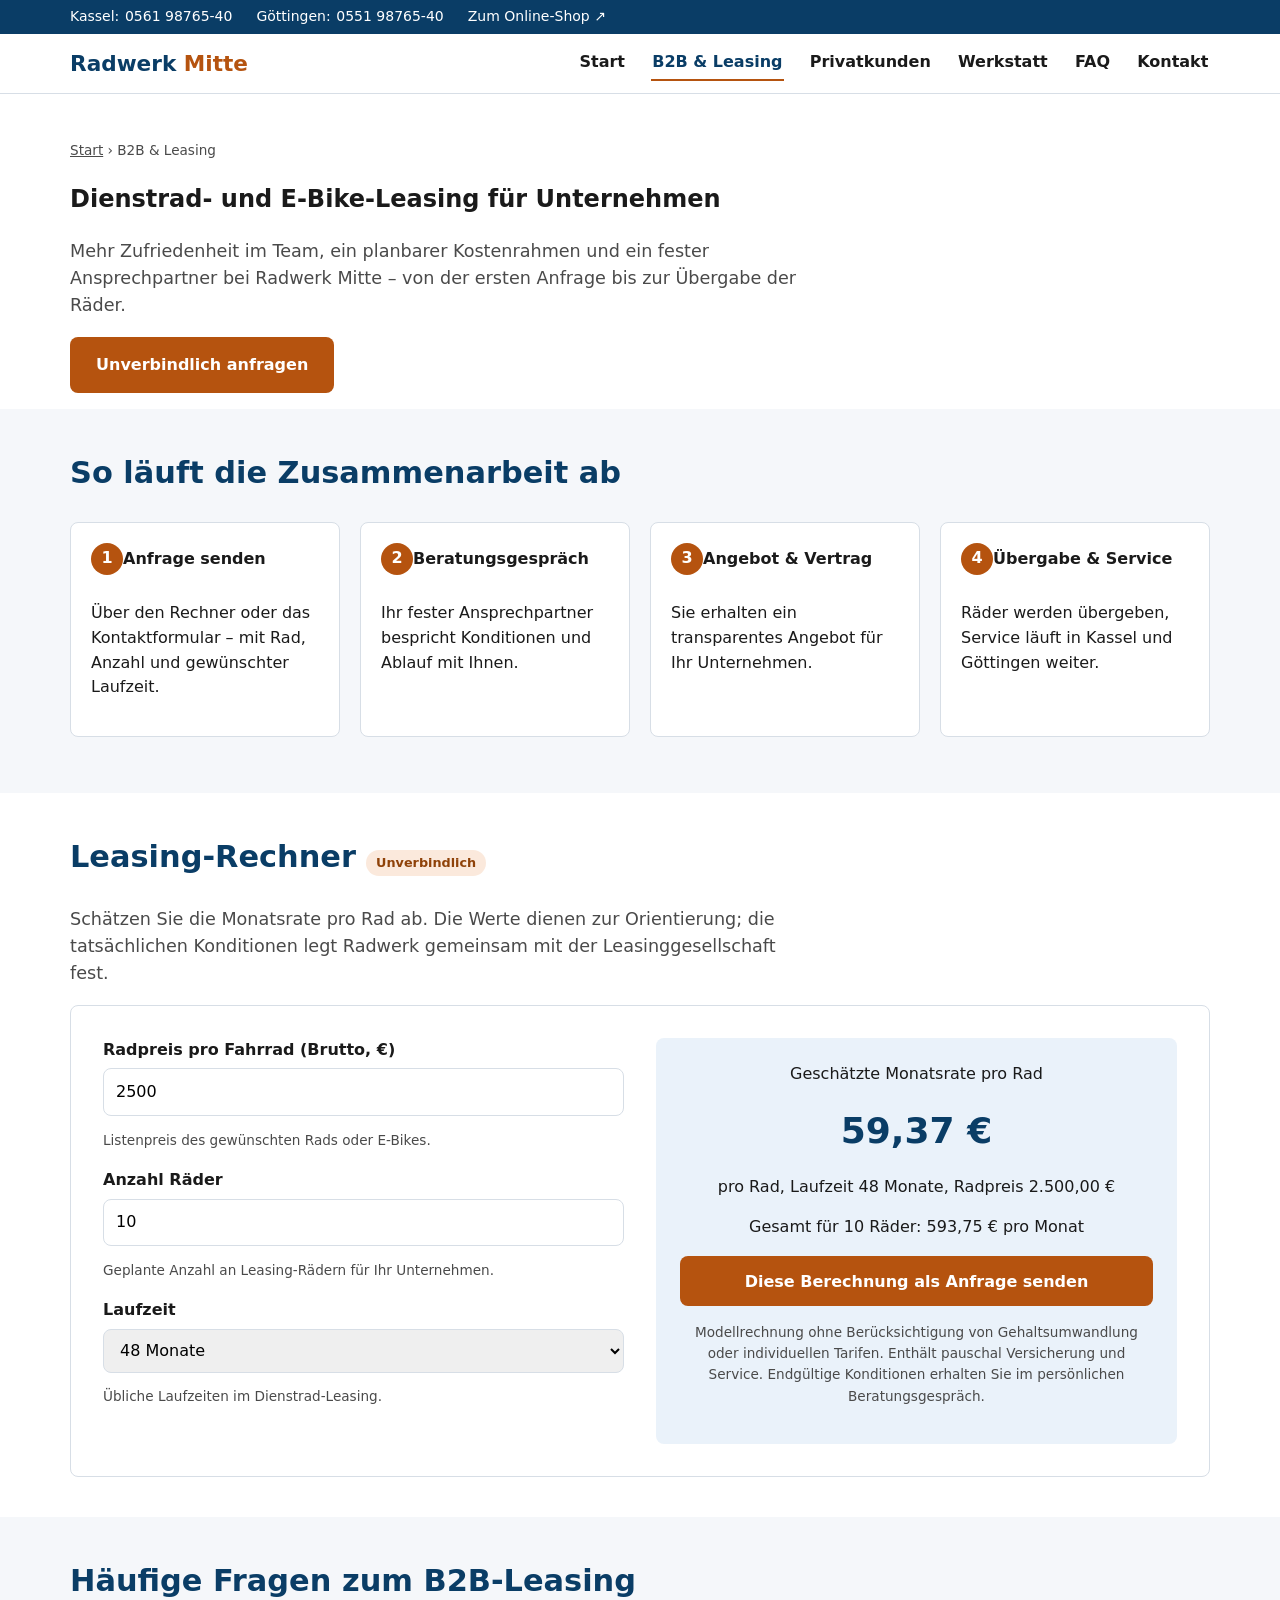
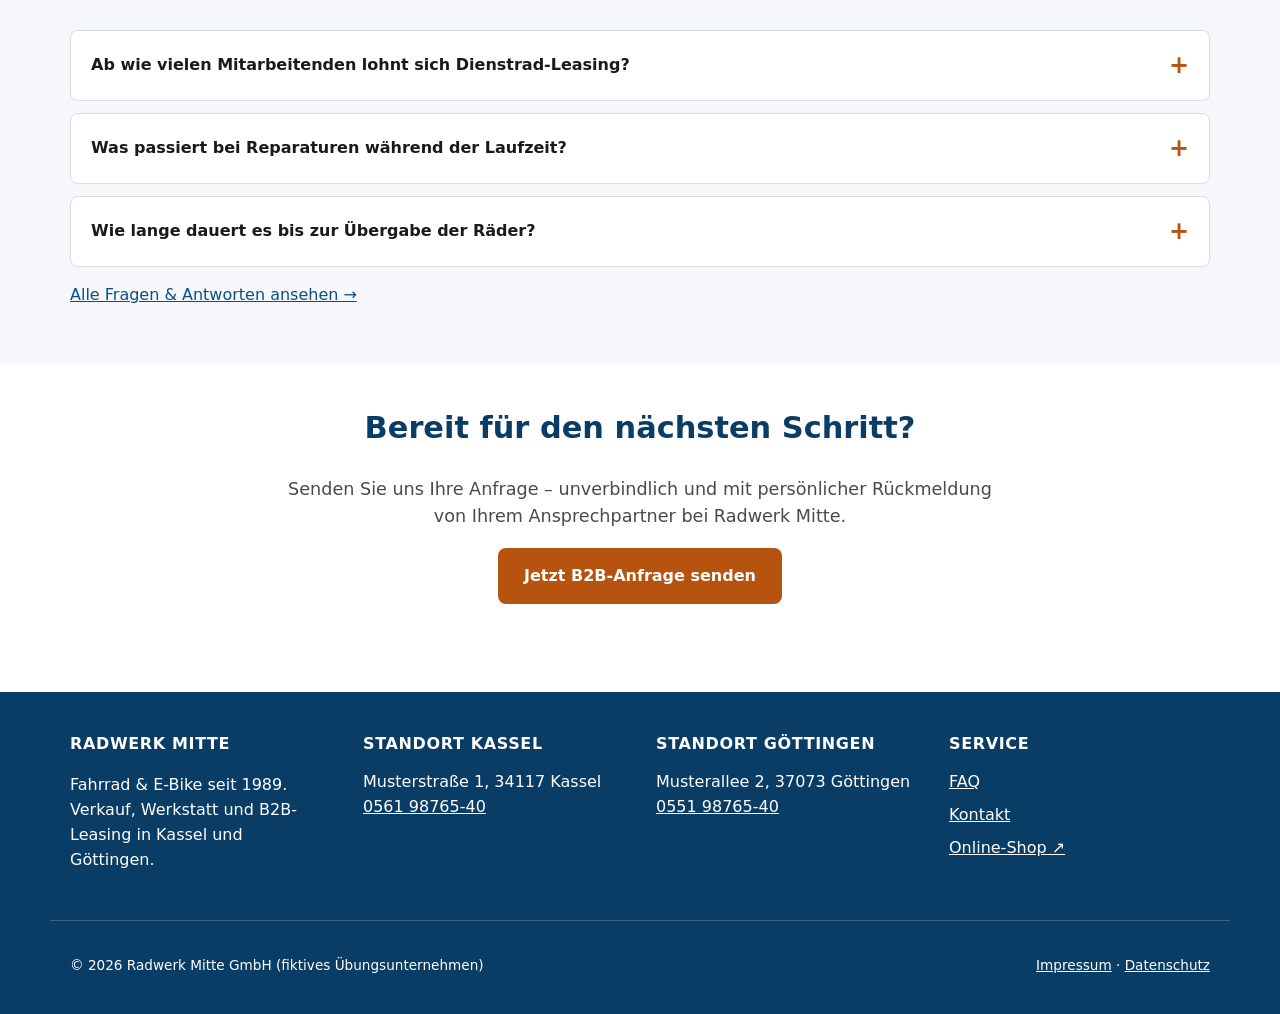
==== leasing-b2b.html @ 1823d9f5 "Initial commit: PRD-Unterlagen und HTML-Klickdummy fuer Radwerk Mitte Relaunch Enthaelt die massgebl" ====
<!doctype html>
<html lang="de">
<head>
  <meta charset="utf-8">
  <meta name="viewport" content="width=device-width, initial-scale=1">
  <title>Dienstrad- &amp; E-Bike-Leasing für Unternehmen – Radwerk Mitte</title>
  <meta name="description" content="Dienstrad-Leasing für Unternehmen: Monatsrate berechnen, Ablauf verstehen, unverbindlich anfragen. Radwerk Mitte begleitet Sie von der Beratung bis zur Übergabe.">
  <link rel="stylesheet" href="assets/css/styles.css">
</head>
<body>
  <a class="skip-link" href="#main-content">Zum Inhalt springen</a>

  <header class="site-header">
    <div class="top-bar">
      <div class="container">
        <span class="standort">Kassel: <a href="tel:+495619876540">0561 98765-40</a></span>
        <span class="standort">Göttingen: <a href="tel:+495519876540">0551 98765-40</a></span>
        <a href="https://shop.radwerk-mitte-beispiel.de" target="_blank" rel="noopener">Zum Online-Shop ↗</a>
      </div>
    </div>
    <div class="container main-nav-wrapper">
      <a href="index.html" class="logo">Radwerk <span>Mitte</span></a>
      <button class="nav-toggle" type="button" aria-expanded="false" aria-controls="main-nav">
        <span aria-hidden="true">☰</span> Menü
      </button>
      <nav class="main-nav" id="main-nav" aria-label="Hauptnavigation">
        <ul>
          <li><a href="index.html">Start</a></li>
          <li><a href="leasing-b2b.html" aria-current="page">B2B &amp; Leasing</a></li>
          <li><a href="privatkunden.html">Privatkunden</a></li>
          <li><a href="werkstatt.html">Werkstatt</a></li>
          <li><a href="faq.html">FAQ</a></li>
          <li><a href="kontakt.html">Kontakt</a></li>
        </ul>
      </nav>
    </div>
  </header>

  <main id="main-content">
    <section class="page-intro">
      <div class="container">
        <p class="breadcrumb"><a href="index.html">Start</a> › B2B &amp; Leasing</p>
        <h1>Dienstrad- und E-Bike-Leasing für Unternehmen</h1>
        <p class="lead">Mehr Zufriedenheit im Team, ein planbarer Kostenrahmen und ein fester Ansprechpartner bei Radwerk Mitte – von der ersten Anfrage bis zur Übergabe der Räder.</p>
        <a class="btn btn-primary" href="kontakt.html?anfrageart=b2b-leasing#kontaktformular">Unverbindlich anfragen</a>
      </div>
    </section>

    <section class="section-alt">
      <div class="container">
        <h2 class="section-title">So läuft die Zusammenarbeit ab</h2>
        <ol class="steps">
          <li><strong>Anfrage senden</strong><p>Über den Rechner oder das Kontaktformular – mit Rad, Anzahl und gewünschter Laufzeit.</p></li>
          <li><strong>Beratungsgespräch</strong><p>Ihr fester Ansprechpartner bespricht Konditionen und Ablauf mit Ihnen.</p></li>
          <li><strong>Angebot &amp; Vertrag</strong><p>Sie erhalten ein transparentes Angebot für Ihr Unternehmen.</p></li>
          <li><strong>Übergabe &amp; Service</strong><p>Räder werden übergeben, Service läuft in Kassel und Göttingen weiter.</p></li>
        </ol>
      </div>
    </section>

    <section id="rechner">
      <div class="container">
        <h2 class="section-title">Leasing-Rechner <span class="badge-unverbindlich">Unverbindlich</span></h2>
        <p class="lead">Schätzen Sie die Monatsrate pro Rad ab. Die Werte dienen zur Orientierung; die tatsächlichen Konditionen legt Radwerk gemeinsam mit der Leasinggesellschaft fest.</p>

        <form class="calculator" id="leasing-calc">
          <div>
            <div class="calc-field">
              <label for="calc-price">Radpreis pro Fahrrad (Brutto, €)</label>
              <input type="number" id="calc-price" name="radpreis" min="300" max="15000" step="50" value="2500" inputmode="numeric">
              <p class="hint">Listenpreis des gewünschten Rads oder E-Bikes.</p>
            </div>
            <div class="calc-field">
              <label for="calc-count">Anzahl Räder</label>
              <input type="number" id="calc-count" name="anzahl" min="1" max="500" step="1" value="10" inputmode="numeric">
              <p class="hint">Geplante Anzahl an Leasing-Rädern für Ihr Unternehmen.</p>
            </div>
            <div class="calc-field">
              <label for="calc-duration">Laufzeit</label>
              <select id="calc-duration" name="laufzeit">
                <option value="36">36 Monate</option>
                <option value="48" selected>48 Monate</option>
                <option value="60">60 Monate</option>
              </select>
              <p class="hint">Übliche Laufzeiten im Dienstrad-Leasing.</p>
            </div>
          </div>

          <div class="calc-result">
            <p class="mt-0">Geschätzte Monatsrate pro Rad</p>
            <p class="rate" id="calc-result-value" aria-live="polite">0,00 €</p>
            <p id="calc-result-summary"></p>
            <p id="calc-result-total" aria-live="polite"></p>
            <button type="button" class="btn btn-primary btn-block" id="calc-to-inquiry">Diese Berechnung als Anfrage senden</button>
            <p class="calc-disclaimer">Modellrechnung ohne Berücksichtigung von Gehaltsumwandlung oder individuellen Tarifen. Enthält pauschal Versicherung und Service. Endgültige Konditionen erhalten Sie im persönlichen Beratungsgespräch.</p>
          </div>
        </form>
      </div>
    </section>

    <section class="section-alt">
      <div class="container">
        <h2 class="section-title">Häufige Fragen zum B2B-Leasing</h2>
        <div class="faq-item-wrapper">
          <details class="faq-item">
            <summary>Ab wie vielen Mitarbeitenden lohnt sich Dienstrad-Leasing?</summary>
            <div class="faq-body">Es gibt keine feste Untergrenze. Wir beraten sowohl kleinere Teams als auch Unternehmen mit mehreren hundert Beschäftigten individuell.</div>
          </details>
          <details class="faq-item">
            <summary>Was passiert bei Reparaturen während der Laufzeit?</summary>
            <div class="faq-body">Service und Reparaturen laufen über unsere Werkstätten in Kassel und Göttingen. Details zum Umfang klären wir im Beratungsgespräch.</div>
          </details>
          <details class="faq-item">
            <summary>Wie lange dauert es bis zur Übergabe der Räder?</summary>
            <div class="faq-body">Das hängt von Stückzahl und Verfügbarkeit ab. Nach dem Beratungsgespräch nennen wir Ihnen einen verbindlichen Zeitrahmen.</div>
          </details>
        </div>
        <p><a href="faq.html">Alle Fragen &amp; Antworten ansehen →</a></p>
      </div>
    </section>

    <section>
      <div class="container text-center">
        <h2 class="section-title">Bereit für den nächsten Schritt?</h2>
        <p class="lead" style="margin-inline:auto">Senden Sie uns Ihre Anfrage – unverbindlich und mit persönlicher Rückmeldung von Ihrem Ansprechpartner bei Radwerk Mitte.</p>
        <a class="btn btn-primary" href="kontakt.html?anfrageart=b2b-leasing#kontaktformular">Jetzt B2B-Anfrage senden</a>
      </div>
    </section>
  </main>

  <footer class="site-footer">
    <div class="container footer-grid">
      <div>
        <h2>Radwerk Mitte</h2>
        <p>Fahrrad &amp; E-Bike seit 1989. Verkauf, Werkstatt und B2B-Leasing in Kassel und Göttingen.</p>
      </div>
      <div>
        <h2>Standort Kassel</h2>
        <address style="font-style: normal">
          Musterstraße 1, 34117 Kassel<br>
          <a href="tel:+495619876540">0561 98765-40</a>
        </address>
      </div>
      <div>
        <h2>Standort Göttingen</h2>
        <address style="font-style: normal">
          Musterallee 2, 37073 Göttingen<br>
          <a href="tel:+495519876540">0551 98765-40</a>
        </address>
      </div>
      <div>
        <h2>Service</h2>
        <ul>
          <li><a href="faq.html">FAQ</a></li>
          <li><a href="kontakt.html">Kontakt</a></li>
          <li><a href="https://shop.radwerk-mitte-beispiel.de" target="_blank" rel="noopener">Online-Shop ↗</a></li>
        </ul>
      </div>
    </div>
    <div class="container footer-bottom">
      <p>© 2026 Radwerk Mitte GmbH (fiktives Übungsunternehmen)</p>
      <p><a href="impressum.html">Impressum</a> · <a href="datenschutz.html">Datenschutz</a></p>
    </div>
  </footer>

  <script src="assets/js/main.js"></script>
</body>
</html>
---- assets/css/styles.css ----
/* Radwerk Mitte – Design-System gemäß DESIGN.md
   Platzhalter-Farbwerte (Blau/Orange), bis Radwerk die exakten HEX-Werte liefert.
   Alle Kombinationen unten geprüft auf WCAG 2.1 AA (Text ≥ 4.5:1, UI/groß ≥ 3:1). */

:root {
  --color-blue: #0b4f8a;
  --color-blue-dark: #0a3d66;
  --color-blue-light: #eaf2fa;
  --color-orange: #b5530f;
  --color-orange-dark: #8f4209;
  --color-orange-light: #fbe9dc;
  --color-text: #1a1a1a;
  --color-text-muted: #4a4a4a;
  --color-bg: #ffffff;
  --color-bg-alt: #f5f7fa;
  --color-border: #d7dee6;
  --focus-ring: 3px solid var(--color-orange-dark);

  --font-base: system-ui, -apple-system, "Segoe UI", Roboto, Helvetica, Arial, sans-serif;
  --max-width: 1180px;
  --radius: 8px;
}

* {
  box-sizing: border-box;
}

html {
  scroll-behavior: smooth;
}

body {
  margin: 0;
  font-family: var(--font-base);
  color: var(--color-text);
  background: var(--color-bg);
  line-height: 1.55;
  font-size: 1rem;
}

img {
  max-width: 100%;
  display: block;
}

a {
  color: var(--color-blue);
}

a:hover {
  color: var(--color-blue-dark);
}

:focus-visible {
  outline: var(--focus-ring);
  outline-offset: 2px;
}

.skip-link {
  position: absolute;
  left: -999px;
  top: 0;
  background: var(--color-blue-dark);
  color: #fff;
  padding: 0.75rem 1.25rem;
  z-index: 1000;
  border-radius: 0 0 var(--radius) 0;
}

.skip-link:focus {
  left: 0;
}

.container {
  width: 100%;
  max-width: var(--max-width);
  margin-inline: auto;
  padding-inline: 1.25rem;
}

/* Header */

.site-header {
  background: var(--color-bg);
  border-bottom: 1px solid var(--color-border);
  position: sticky;
  top: 0;
  z-index: 100;
}

.top-bar {
  background: var(--color-blue-dark);
  color: #fff;
  font-size: 0.875rem;
}

.top-bar .container {
  display: flex;
  flex-wrap: wrap;
  gap: 0.5rem 1.5rem;
  padding-block: 0.4rem;
}

.top-bar a {
  color: #fff;
  text-decoration: none;
  white-space: nowrap;
}

.top-bar a:hover,
.top-bar a:focus-visible {
  text-decoration: underline;
}

.top-bar .standort {
  display: inline-flex;
  gap: 0.35rem;
  align-items: baseline;
}

.main-nav-wrapper {
  display: flex;
  align-items: center;
  justify-content: space-between;
  padding-block: 0.75rem;
  gap: 1rem;
}

.logo {
  font-weight: 800;
  font-size: 1.35rem;
  text-decoration: none;
  color: var(--color-blue-dark);
  line-height: 1.1;
}

.logo span {
  color: var(--color-orange);
}

.nav-toggle {
  display: inline-flex;
  align-items: center;
  gap: 0.5rem;
  background: none;
  border: 1px solid var(--color-border);
  border-radius: var(--radius);
  padding: 0.5rem 0.75rem;
  font: inherit;
  cursor: pointer;
}

.main-nav {
  display: none;
  width: 100%;
}

.main-nav.is-open {
  display: block;
}

.main-nav ul {
  list-style: none;
  margin: 0;
  padding: 0.5rem 0 1rem;
  display: flex;
  flex-direction: column;
  gap: 0.25rem;
}

.main-nav a {
  display: block;
  padding: 0.6rem 0.25rem;
  text-decoration: none;
  color: var(--color-text);
  font-weight: 600;
  border-bottom: 1px solid var(--color-border);
}

.main-nav a[aria-current="page"] {
  color: var(--color-blue-dark);
  border-bottom-color: var(--color-blue-dark);
}

@media (min-width: 900px) {
  .nav-toggle {
    display: none;
  }

  .main-nav {
    display: block;
    width: auto;
  }

  .main-nav ul {
    flex-direction: row;
    padding: 0;
    gap: 1.5rem;
  }

  .main-nav a {
    border-bottom: 2px solid transparent;
    padding: 0.25rem 0.1rem;
  }

  .main-nav a:hover,
  .main-nav a[aria-current="page"] {
    border-bottom-color: var(--color-orange);
  }
}

/* Buttons */

.btn {
  display: inline-flex;
  align-items: center;
  justify-content: center;
  gap: 0.5rem;
  padding: 0.85rem 1.5rem;
  border-radius: var(--radius);
  font-weight: 700;
  text-decoration: none;
  border: 2px solid transparent;
  cursor: pointer;
  font-size: 1rem;
  font-family: inherit;
}

.btn-primary {
  background: var(--color-orange);
  color: #fff;
}

.btn-primary:hover,
.btn-primary:focus-visible {
  background: var(--color-orange-dark);
  color: #fff;
}

.btn-secondary {
  background: #fff;
  color: var(--color-blue-dark);
  border-color: var(--color-blue-dark);
}

.btn-secondary:hover,
.btn-secondary:focus-visible {
  background: var(--color-blue-light);
  color: var(--color-blue-dark);
}

.btn-block {
  width: 100%;
}

/* Hero */

.hero {
  background: linear-gradient(135deg, var(--color-blue-dark), var(--color-blue));
  color: #fff;
  padding-block: 2.5rem;
}

.hero .container {
  display: grid;
  gap: 1.5rem;
}

.hero h1 {
  font-size: clamp(1.75rem, 4vw, 2.5rem);
  margin: 0 0 0.75rem;
  line-height: 1.2;
}

.hero p {
  font-size: 1.1rem;
  max-width: 55ch;
}

.hero-actions {
  display: flex;
  flex-wrap: wrap;
  gap: 0.75rem;
  margin-top: 0.5rem;
}

.hero-badge {
  display: inline-block;
  background: var(--color-orange);
  color: #fff;
  font-weight: 700;
  font-size: 0.85rem;
  padding: 0.3rem 0.75rem;
  border-radius: 999px;
  margin-bottom: 0.75rem;
}

/* Audience cards */

.audience-grid {
  display: grid;
  gap: 1.25rem;
  grid-template-columns: 1fr;
  margin-block: 2rem;
}

@media (min-width: 700px) {
  .audience-grid {
    grid-template-columns: repeat(3, 1fr);
  }
}

.audience-card {
  border: 1px solid var(--color-border);
  border-radius: var(--radius);
  padding: 1.5rem;
  background: var(--color-bg-alt);
  display: flex;
  flex-direction: column;
  gap: 0.75rem;
}

.audience-card h2 {
  margin: 0;
  font-size: 1.25rem;
  color: var(--color-blue-dark);
}

.audience-card .tag {
  font-size: 0.8rem;
  text-transform: uppercase;
  letter-spacing: 0.04em;
  color: var(--color-orange-dark);
  font-weight: 700;
}

.audience-card a.btn {
  margin-top: auto;
  align-self: flex-start;
}

/* Sections */

section {
  padding-block: 2.5rem;
}

.section-alt {
  background: var(--color-bg-alt);
}

h2.section-title {
  font-size: clamp(1.4rem, 3vw, 1.9rem);
  color: var(--color-blue-dark);
  margin-top: 0;
}

.lead {
  font-size: 1.1rem;
  color: var(--color-text-muted);
  max-width: 65ch;
}

/* Leasing calculator */

.calculator {
  display: grid;
  gap: 2rem;
  background: #fff;
  border: 1px solid var(--color-border);
  border-radius: var(--radius);
  padding: 1.5rem;
}

@media (min-width: 800px) {
  .calculator {
    grid-template-columns: 1fr 1fr;
    padding: 2rem;
  }
}

.calc-field {
  margin-bottom: 1.1rem;
}

.calc-field label {
  display: block;
  font-weight: 700;
  margin-bottom: 0.35rem;
}

.calc-field .hint {
  font-size: 0.85rem;
  color: var(--color-text-muted);
}

.calc-field input,
.calc-field select {
  width: 100%;
  padding: 0.65rem 0.75rem;
  border: 1px solid var(--color-border);
  border-radius: var(--radius);
  font: inherit;
}

.calc-result {
  background: var(--color-blue-light);
  border-radius: var(--radius);
  padding: 1.5rem;
  text-align: center;
}

.calc-result .rate {
  font-size: 2.25rem;
  font-weight: 800;
  color: var(--color-blue-dark);
  margin: 0.25rem 0;
}

.calc-disclaimer {
  font-size: 0.85rem;
  color: var(--color-text-muted);
  margin-top: 1rem;
}

.badge-unverbindlich {
  display: inline-block;
  background: var(--color-orange-light);
  color: var(--color-orange-dark);
  font-weight: 700;
  font-size: 0.8rem;
  padding: 0.2rem 0.6rem;
  border-radius: 999px;
}

/* Steps */

.steps {
  list-style: none;
  padding: 0;
  display: grid;
  gap: 1.25rem;
  counter-reset: step;
}

@media (min-width: 700px) {
  .steps {
    grid-template-columns: repeat(4, 1fr);
  }
}

.steps li {
  counter-increment: step;
  background: #fff;
  border: 1px solid var(--color-border);
  border-radius: var(--radius);
  padding: 1.25rem;
  position: relative;
}

.steps li::before {
  content: counter(step);
  display: inline-flex;
  align-items: center;
  justify-content: center;
  width: 2rem;
  height: 2rem;
  background: var(--color-orange);
  color: #fff;
  border-radius: 50%;
  font-weight: 800;
  margin-bottom: 0.65rem;
}

/* FAQ */

.faq-item {
  border: 1px solid var(--color-border);
  border-radius: var(--radius);
  margin-bottom: 0.75rem;
  background: #fff;
}

.faq-item summary {
  cursor: pointer;
  font-weight: 700;
  padding: 1rem 1.25rem;
  list-style: none;
  display: flex;
  justify-content: space-between;
  align-items: center;
  gap: 1rem;
}

.faq-item summary::-webkit-details-marker {
  display: none;
}

.faq-item summary::after {
  content: "+";
  font-size: 1.5rem;
  color: var(--color-orange);
  flex-shrink: 0;
}

.faq-item[open] summary::after {
  content: "–";
}

.faq-item .faq-body {
  padding: 0 1.25rem 1.1rem;
  color: var(--color-text-muted);
}

.faq-filter {
  display: flex;
  flex-wrap: wrap;
  gap: 0.5rem;
  margin-bottom: 1.5rem;
}

.faq-filter button {
  font: inherit;
  border: 1px solid var(--color-border);
  background: #fff;
  padding: 0.5rem 1rem;
  border-radius: 999px;
  cursor: pointer;
}

.faq-filter button[aria-pressed="true"] {
  background: var(--color-blue-dark);
  border-color: var(--color-blue-dark);
  color: #fff;
}

/* Forms */

.form-grid {
  display: grid;
  gap: 1.1rem;
}

@media (min-width: 700px) {
  .form-grid.two-col {
    grid-template-columns: 1fr 1fr;
  }

  .form-grid.two-col .full {
    grid-column: 1 / -1;
  }
}

.field label {
  display: block;
  font-weight: 700;
  margin-bottom: 0.35rem;
}

.field .required {
  color: var(--color-orange-dark);
}

.field input,
.field select,
.field textarea {
  width: 100%;
  padding: 0.7rem 0.8rem;
  border: 1px solid var(--color-border);
  border-radius: var(--radius);
  font: inherit;
}

.field textarea {
  min-height: 7rem;
  resize: vertical;
}

.field .hint {
  font-size: 0.85rem;
  color: var(--color-text-muted);
  margin-top: 0.3rem;
}

.form-note {
  background: var(--color-blue-light);
  border-radius: var(--radius);
  padding: 1rem 1.25rem;
  margin-bottom: 1.5rem;
}

.form-success {
  background: var(--color-orange-light);
  border: 1px solid var(--color-orange);
  border-radius: var(--radius);
  padding: 1.25rem;
  margin-top: 1.25rem;
  display: none;
}

.form-success.is-visible {
  display: block;
}

/* Standorte */

.standorte-grid {
  display: grid;
  gap: 1.5rem;
}

@media (min-width: 700px) {
  .standorte-grid {
    grid-template-columns: 1fr 1fr;
  }
}

.standort-card {
  border: 1px solid var(--color-border);
  border-radius: var(--radius);
  padding: 1.5rem;
  background: #fff;
}

.standort-card h2 {
  margin-top: 0;
  color: var(--color-blue-dark);
}

.standort-card .phone {
  font-size: 1.25rem;
  font-weight: 800;
  color: var(--color-orange-dark);
  text-decoration: none;
}

/* Referenzen */

.ref-grid {
  display: grid;
  gap: 1.25rem;
  grid-template-columns: 1fr;
}

@media (min-width: 700px) {
  .ref-grid {
    grid-template-columns: repeat(3, 1fr);
  }
}

.ref-card {
  border: 1px solid var(--color-border);
  border-radius: var(--radius);
  padding: 1.25rem;
  background: #fff;
}

.ref-card .quote {
  font-style: italic;
  color: var(--color-text-muted);
}

.ref-placeholder {
  border: 1px dashed var(--color-border);
  background: var(--color-bg-alt);
  color: var(--color-text-muted);
  text-align: center;
  padding: 1.25rem;
  border-radius: var(--radius);
}

/* Image placeholder blocks (echte Fotos von Radwerk stehen noch aus) */

.img-placeholder {
  background: var(--color-blue-light);
  border: 1px dashed var(--color-blue);
  border-radius: var(--radius);
  display: flex;
  align-items: center;
  justify-content: center;
  text-align: center;
  color: var(--color-blue-dark);
  font-weight: 600;
  font-size: 0.9rem;
  min-height: 180px;
  padding: 1rem;
}

/* Footer */

.site-footer {
  background: var(--color-blue-dark);
  color: #fff;
  padding-block: 2.5rem 1.5rem;
  margin-top: 3rem;
}

.footer-grid {
  display: grid;
  gap: 2rem;
  grid-template-columns: 1fr;
}

@media (min-width: 700px) {
  .footer-grid {
    grid-template-columns: repeat(4, 1fr);
  }
}

.site-footer h2 {
  font-size: 1rem;
  text-transform: uppercase;
  letter-spacing: 0.04em;
  margin-top: 0;
}

.site-footer a {
  color: #fff;
}

.site-footer ul {
  list-style: none;
  padding: 0;
  margin: 0;
}

.site-footer li {
  margin-bottom: 0.5rem;
}

.footer-bottom {
  border-top: 1px solid rgba(255, 255, 255, 0.2);
  margin-top: 2rem;
  padding-top: 1.25rem;
  font-size: 0.85rem;
  display: flex;
  flex-wrap: wrap;
  gap: 0.5rem 1.5rem;
  justify-content: space-between;
}

/* Utility */

.visually-hidden {
  position: absolute;
  width: 1px;
  height: 1px;
  overflow: hidden;
  clip: rect(0 0 0 0);
  white-space: nowrap;
}

.text-center {
  text-align: center;
}

.mt-0 {
  margin-top: 0;
}

.page-intro {
  padding-block: 2rem 1rem;
}

.breadcrumb {
  font-size: 0.85rem;
  color: var(--color-text-muted);
}

.breadcrumb a {
  color: var(--color-text-muted);
}
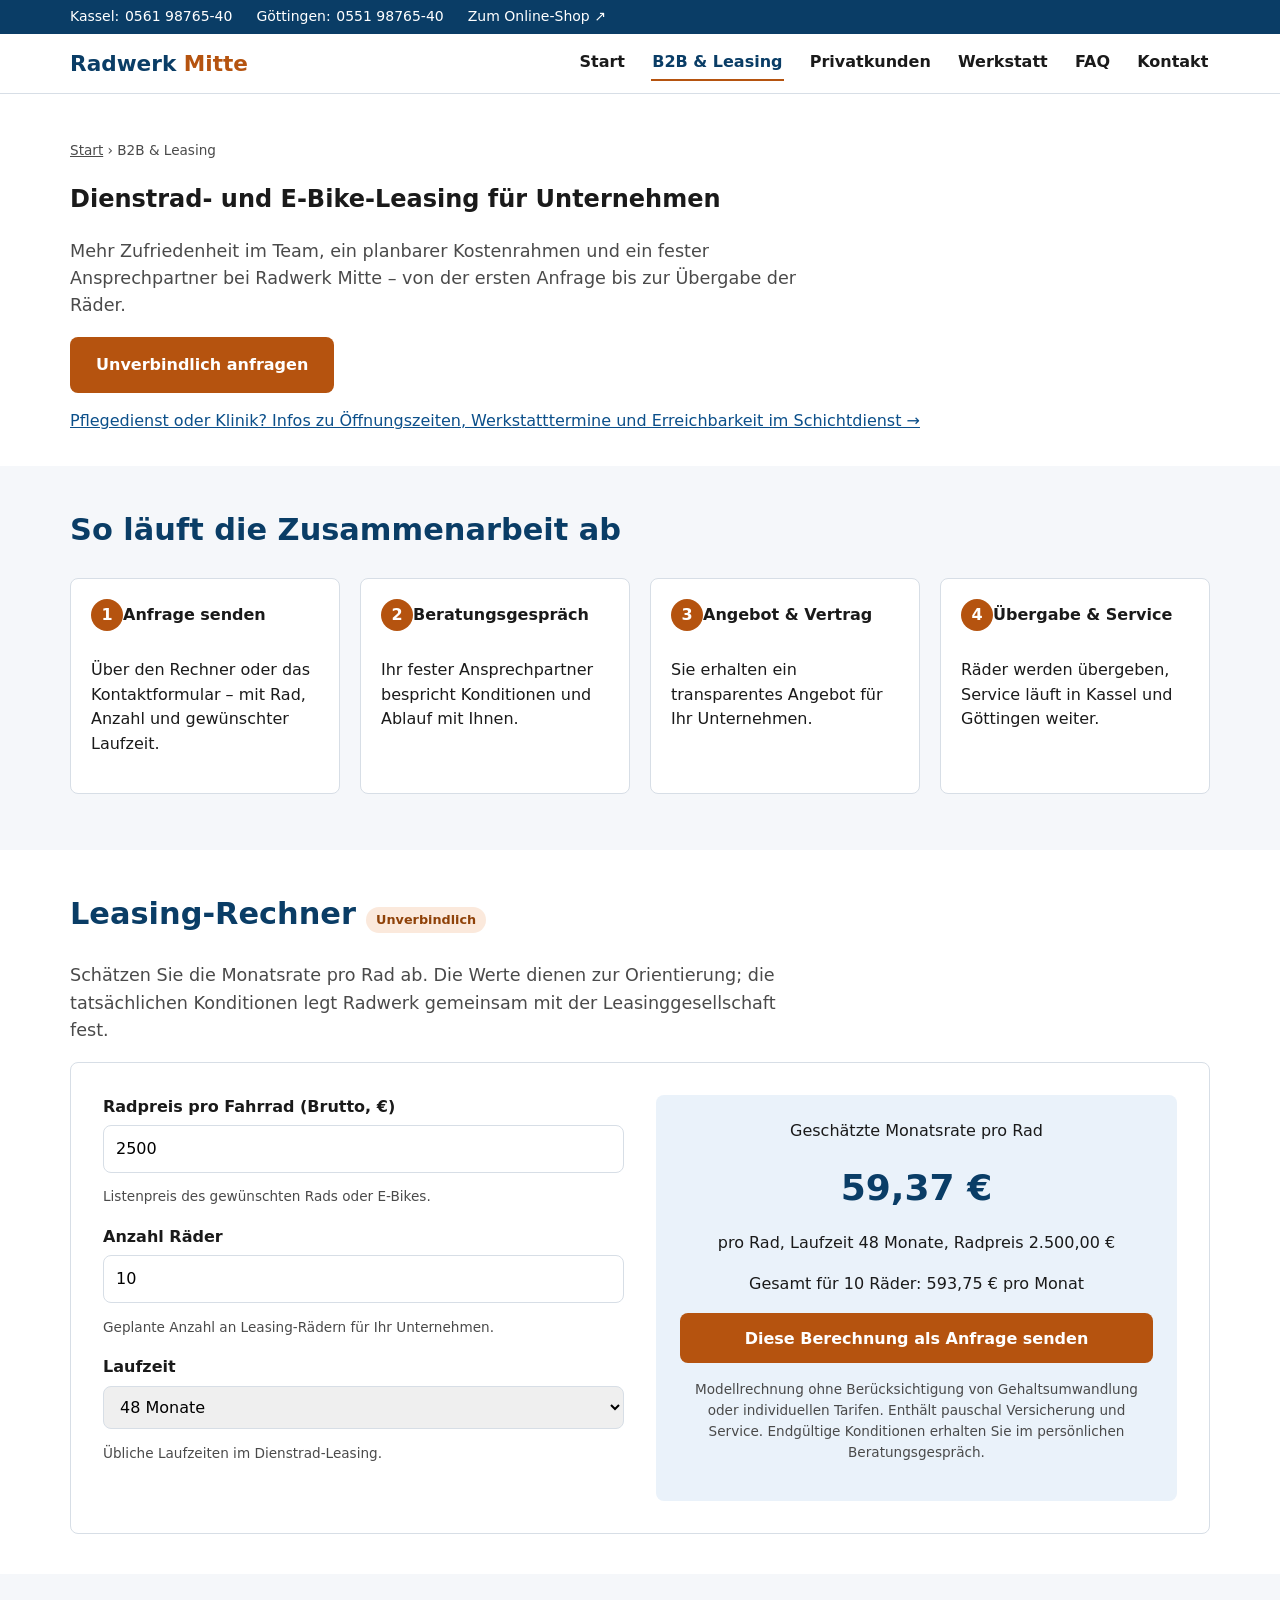
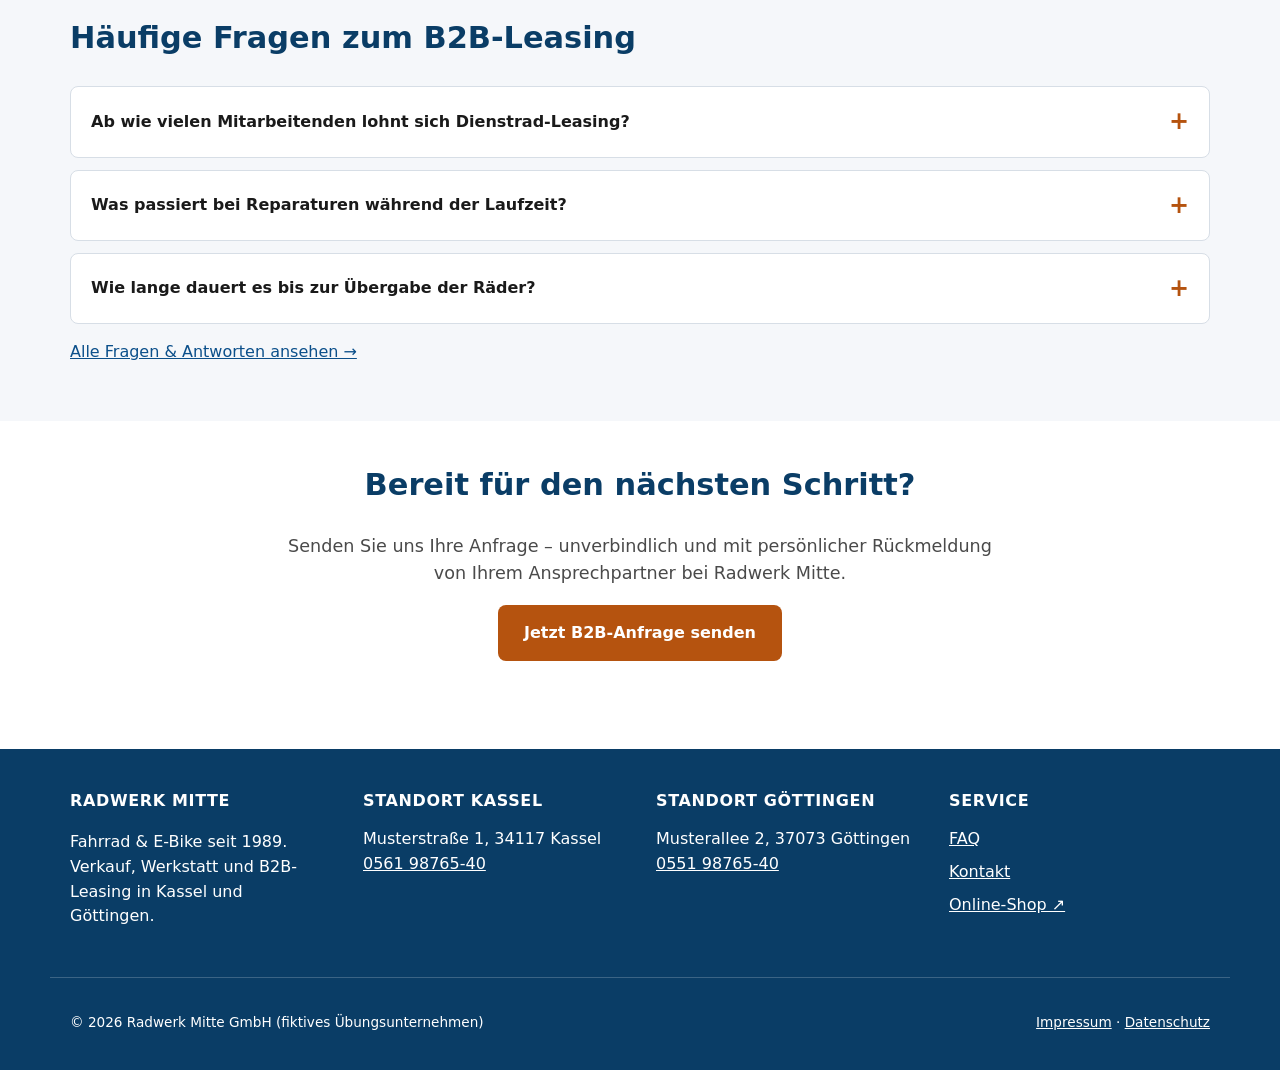
==== commit 91705fd7: "Unterseite Pflegedienst angelegt Co-Authored-By: Claude Sonnet 5 <noreply@anthropic.com>" ====
--- a/leasing-b2b.html
+++ b/leasing-b2b.html
@@ -43,6 +43,7 @@
         <h1>Dienstrad- und E-Bike-Leasing für Unternehmen</h1>
         <p class="lead">Mehr Zufriedenheit im Team, ein planbarer Kostenrahmen und ein fester Ansprechpartner bei Radwerk Mitte – von der ersten Anfrage bis zur Übergabe der Räder.</p>
         <a class="btn btn-primary" href="kontakt.html?anfrageart=b2b-leasing#kontaktformular">Unverbindlich anfragen</a>
+        <p class="text-muted" style="margin-top:1rem"><a href="pflegedienst.html">Pflegedienst oder Klinik? Infos zu Öffnungszeiten, Werkstatttermine und Erreichbarkeit im Schichtdienst →</a></p>
       </div>
     </section>
 
--- a/assets/css/styles.css
+++ b/assets/css/styles.css
@@ -602,6 +602,15 @@
   display: block;
 }
 
+.notice-offen {
+  border: 1px dashed var(--color-orange);
+  background: var(--color-orange-light);
+  color: var(--color-text);
+  border-radius: var(--radius);
+  padding: 1rem 1.25rem;
+  margin-block: 1rem;
+}
+
 /* Standorte */
 
 .standorte-grid {
@@ -754,6 +763,10 @@
   text-align: center;
 }
 
+.text-muted {
+  color: var(--color-text-muted);
+}
+
 .mt-0 {
   margin-top: 0;
 }
